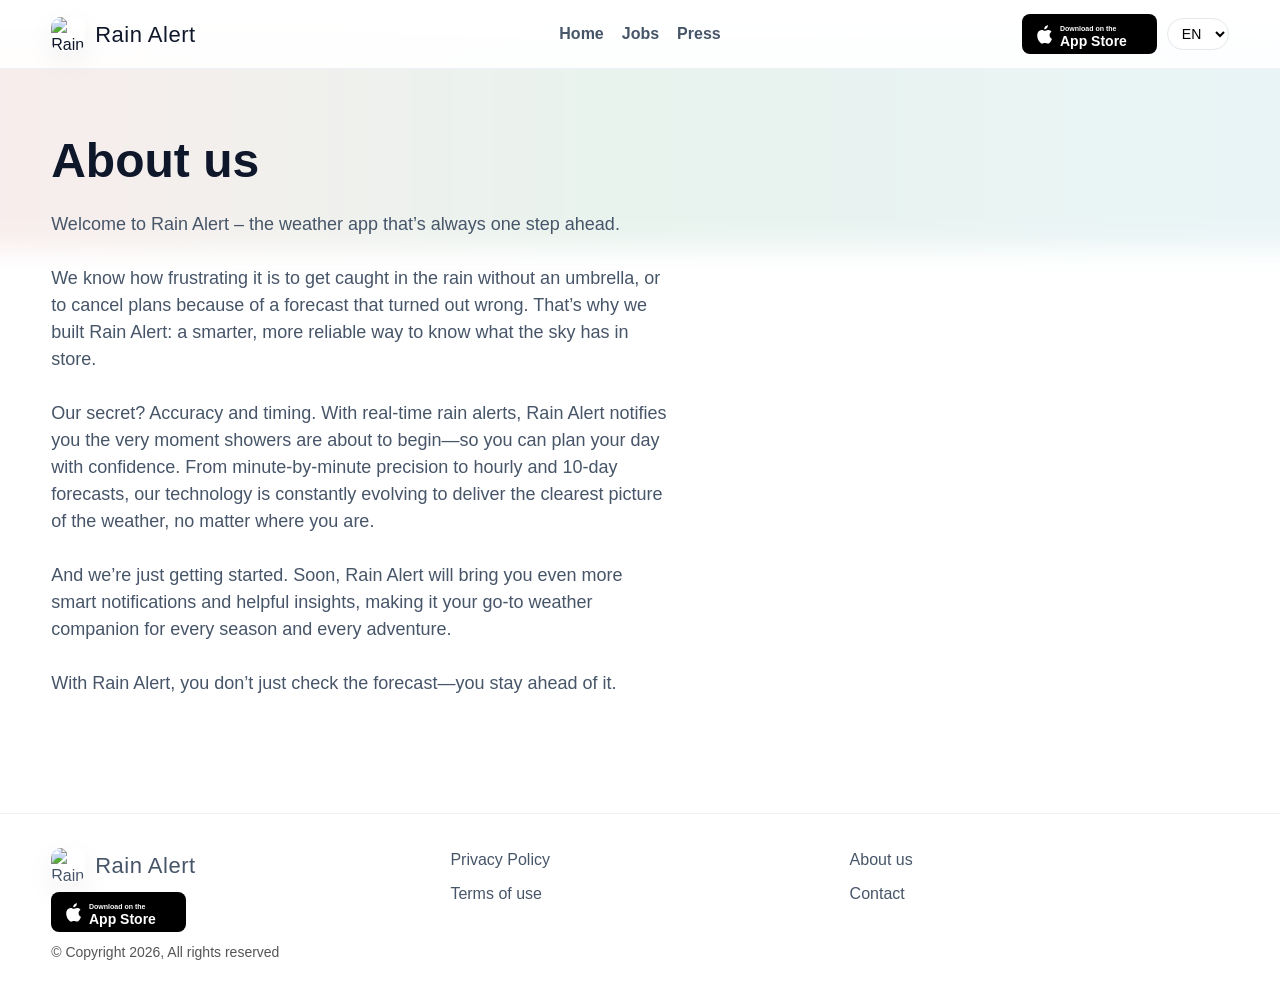
==== about.html @ 9f51bbad "Update about.html" ====
<!DOCTYPE html>
<html lang="en">
<head>
  <meta charset="utf-8" />
  <meta name="viewport" content="width=device-width, initial-scale=1" />
  <title>Rain Alert — точний похвилинний, погодинний і поденний прогноз погоди, інтелектуальні сповіщення про дощ, радар опадів та розширений прогноз до 10 днів.</title>
  <meta name="description" content="Rain Alert — точний похвилинний, погодинний і поденний прогноз погоди, інтелектуальні сповіщення про дощ, радар опадів та розширений прогноз до 10 днів." />
  <meta name="color-scheme" content="light" />
  <style>
    :root {
      --accent-1: rgb(213,112,103); /* warm coral */
      --accent-2: rgb(74,164,123);  /* green */
      --accent-3: rgb(86,171,197);  /* blue */
      --text: #0f172a;              /* slate-900 */
      --muted: #475569;             /* slate-600 */
      --bg: #ffffff;
      --radius: 16px;
      --shadow: 0 10px 30px rgba(0,0,0,.06);
    }

    * { box-sizing: border-box; }
    html, body { height: 100%; }
    body {
      margin: 0;
      font-family: -apple-system, BlinkMacSystemFont, "SF Pro Text", "Segoe UI", Roboto, Inter, Helvetica, Arial, sans-serif;
      color: var(--text);
      background: var(--bg);
      line-height: 1.5;
    }

    /* Header */
    .container { width: min(1200px, 92vw); margin: 0 auto; }
    header {
      position: sticky; top: 0; z-index: 20;
      background: rgba(255,255,255,.9);
      backdrop-filter: saturate(140%) blur(8px);
      border-bottom: 1px solid #eef2f7;
    }
    .nav { display: grid; grid-template-columns: 1fr auto 1fr; align-items: center; gap: 16px; padding: 14px 0; }
    .brand { display: inline-flex; align-items: center; gap: 10px; text-decoration: none; color: inherit; }
    .brand img { width: 34px; height: 34px; border-radius: 10px; box-shadow: var(--shadow); }
    .brand span { font-family: Impact, Haettenschweiler, 'Arial Black', sans-serif; font-size: 22px; letter-spacing: .5px; }

    .center-links { display: inline-flex; gap: 18px; justify-self: center; }
    .center-links a { text-decoration: none; color: var(--muted); font-weight: 600; }
    .center-links a:hover { color: var(--text); }

    .right-cta { justify-self: end; display: inline-flex; align-items: center; gap: 10px; }

    /* Apple badge (SVG) */
    .app-badge { display: inline-flex; align-items: center; text-decoration: none; }
    .app-badge svg { height: 40px; width: auto; }
    .lang-switch { border: 1px solid #e5e7eb; border-radius: 999px; padding: 6px 10px; background: #fff; font-size: 14px; }

    /* Hero split */
    .hero { padding: 56px 0; }
    .split { display: grid; grid-template-columns: 1.2fr 1fr; gap: 40px; align-items: center; }
    .hero h1 { font-size: clamp(28px, 4vw, 48px); margin: 0 0 14px; }
    .hero p { font-size: clamp(16px, 2.2vw, 18px); color: var(--muted); margin: 0 0 20px; }
    .hero-visual { justify-self: center; }
    .hero-visual img { width: min(50vw, 520px); height: auto; border-radius: 24px; box-shadow: var(--shadow); }

    /* Gradient strip decoration */
    .grad { position: relative; }
    .grad::before {
      content: ""; position: absolute; inset: -40px -10vw auto -10vw; height: 220px; z-index: -1;
      background: linear-gradient(90deg, var(--accent-1), var(--accent-2), var(--accent-3));
      opacity: .12; filter: blur(12px);
      border-radius: 40px;
    }

    /* Features */
    .features { padding: 40px 0 70px; }
    .grid-3 { display: grid; grid-template-columns: repeat(3, 1fr); gap: 22px; }
    .card { background: #fff; border: 1px solid #eef2f7; border-radius: var(--radius); padding: 22px; box-shadow: var(--shadow); }
    .card h3 { margin: 12px 0 6px; font-size: 20px; }
    .card p { margin: 0; color: var(--muted); }
    .icon { width: 56px; height: 56px; border-radius: 14px; display: grid; place-items: center; }
    .i1 { background: color-mix(in srgb, var(--accent-1) 22%, white); }
    .i2 { background: color-mix(in srgb, var(--accent-2) 22%, white); }
    .i3 { background: color-mix(in srgb, var(--accent-3) 22%, white); }

    /* Footer */
    footer { border-top: 1px solid #eef2f7; padding: 34px 0; margin-top: 40px; }
    .foot { display: grid; grid-template-columns: 1fr 1fr 1fr; gap: 20px; align-items: start; }
    .foot-col { display: grid; gap: 10px; }
    .foot a { color: var(--muted); text-decoration: none; }
    .foot a:hover { color: var(--text); }

    /* Minor pages/sections */
    section.page { padding: 40px 0; border-top: 1px dashed #eef2f7; }

    /* Responsive */
    @media (max-width: 920px) {
      .nav { grid-template-columns: 1fr; gap: 10px; }
      .center-links { justify-self: start; }
      .right-cta { justify-self: start; }
      .split { grid-template-columns: 1fr; text-align: left; }
      .hero-visual img { width: 86vw; }
      .grid-3 { grid-template-columns: 1fr; }
      .foot { grid-template-columns: 1fr; }
    }
  </style>
</head>

  <!-- Google tag (gtag.js) -->
<script async src="https://www.googletagmanager.com/gtag/js?id=G-P771NLHTZY"></script>
<script>
  window.dataLayer = window.dataLayer || [];
  function gtag(){dataLayer.push(arguments);}
  gtag('js', new Date());

  gtag('config', 'G-P771NLHTZY');
</script>
  
<body>
  <!-- Header -->
  <header>
    <div class="container nav">
      <a class="brand" href="index.html" aria-label="Rain Alert home">
        <img src="images/icon_all.png" alt="Rain Alert logo" />
        <span>Rain Alert</span>
      </a>

      <nav class="center-links" aria-label="Primary">
        <a href="index.html" data-i18n="nav.home">Home</a>
<!--         <a href="index.html">← Back to Home</a> -->
        <a href="mailto:hello@rainai.app" data-i18n="nav.jobs">Jobs</a>
        <a href="mailto:hello@rainai.app" data-i18n="nav.press">Press</a>
      </nav>

      <div class="right-cta">
        <a class="app-badge" href="https://apps.apple.com/app/rain-x-weather-radar-forecast/id6503618146" aria-label="Download on the App Store">
          <!-- Clean, accessible inline SVG badge (monochrome) -->
          <svg viewBox="0 0 135 40" role="img" aria-label="Download on the App Store" xmlns="http://www.w3.org/2000/svg">
            <rect width="135" height="40" rx="8" fill="#000"/>
            <g transform="translate(10,8)" fill="#fff">
              <!-- Apple logo -->
              <path d="M17.564 13.19c-.017-2.292 1.872-3.406 1.956-3.455-1.07-1.56-2.73-1.773-3.313-1.794-1.405-.148-2.75.828-3.467.828-.72 0-1.82-.81-2.996-.787-1.533.023-2.947.893-3.733 2.262-1.6 2.772-.406 6.871 1.15 9.12.76 1.09 1.66 2.312 2.85 2.27 1.14-.046 1.57-.734 2.95-.734 1.384 0 1.77.734 2.996.712 1.24-.02 2.03-1.107 2.79-2.2.88-1.28 1.24-2.52 1.26-2.584-.03-.013-2.42-.93-2.44-3.34zM14.93 6.06c.63-.76 1.06-1.82.94-2.88-.91.038-2 .6-2.65 1.36-.58.67-1.09 1.75-.95 2.79 1 .08 2.03-.51 2.66-1.27z"/>
              <!-- Text block -->
              <g font-family="-apple-system, 'SF Pro Text', Helvetica, Arial, sans-serif" font-weight="600">
<!--                 <text x="28" y="9" font-size="7">Download on the</text>
                <text x="28" y="24" font-size="14">App Store</text> -->
                <text x="28" y="9" font-size="7" data-i18n="badge.download">Download on the</text>
                <text x="28" y="24" font-size="14" data-i18n="badge.store">App Store</text>
              </g>
            </g>
          </svg>
        </a>
        <select class="lang-switch" id="lang">
          <option value="en">EN</option>
          <option value="fr">FR</option>
        </select>
      </div>
    </div>
  </header>

  <!-- Hero Split -->
  <main id="top">
    <section class="hero grad container" aria-label="Intro">
      <div class="split">
        <div>
          <h1 data-i18n="footer.about">About us</h1>
<!--           <p data-i18n="hero.subtitle">About</p> -->
<!--           <h1>About Us</h1> -->
          <p data-i18n="about.subtitle">Welcome to Rain Alert – the weather app that’s always one step ahead.<br><br>We know how frustrating it is to get caught in the rain without an umbrella, or to cancel plans because of a forecast that turned out wrong. That’s why we built Rain Alert: a smarter, more reliable way to know what the sky has in store.<br><br>
Our secret? Accuracy and timing. With real-time rain alerts, Rain Alert notifies you the very moment showers are about to begin—so you can plan your day with confidence. From minute-by-minute precision to hourly and 10-day forecasts, our technology is constantly evolving to deliver the clearest picture of the weather, no matter where you are.<br><br>And we’re just getting started. Soon, Rain Alert will bring you even more smart notifications and helpful insights, making it your go-to weather companion for every season and every adventure.
<br><br>With Rain Alert, you don’t just check the forecast—you stay ahead of it.</p>
        </div>
      </div>
    </section>
          
          
  </main>

  <!-- Footer -->
  <footer>
    <div class="container foot">
      <div class="foot-col">
        <a class="brand" href="index.html" aria-label="Rain Alert home in footer">
          <img src="images/icon_all.png" alt="Rain Alert logo" />
          <span>Rain Alert</span>
        </a>
        <a class="app-badge" href="https://apps.apple.com/app/rain-x-weather-radar-forecast/id6503618146" aria-label="Download on the App Store">
          <svg viewBox="0 0 135 40" xmlns="http://www.w3.org/2000/svg" role="img" aria-label="Download on the App Store">
            <rect width="135" height="40" rx="8" fill="#000"/>
            <g transform="translate(10,8)" fill="#fff">
              <path d="M17.564 13.19c-.017-2.292 1.872-3.406 1.956-3.455-1.07-1.56-2.73-1.773-3.313-1.794-1.405-.148-2.75.828-3.467.828-.72 0-1.82-.81-2.996-.787-1.533.023-2.947.893-3.733 2.262-1.6 2.772-.406 6.871 1.15 9.12.76 1.09 1.66 2.312 2.85 2.27 1.14-.046 1.57-.734 2.95-.734 1.384 0 1.77.734 2.996.712 1.24-.02 2.03-1.107 2.79-2.2.88-1.28 1.24-2.52 1.26-2.584-.03-.013-2.42-.93-2.44-3.34zM14.93 6.06c.63-.76 1.06-1.82.94-2.88-.91.038-2 .6-2.65 1.36-.58.67-1.09 1.75-.95 2.79 1 .08 2.03-.51 2.66-1.27z"/>
              <g font-family="-apple-system, 'SF Pro Text', Helvetica, Arial, sans-serif" font-weight="600">
                <text x="28" y="9" font-size="7" data-i18n="badge.download">Download on the</text>
                <text x="28" y="24" font-size="14" data-i18n="badge.store">App Store</text>
              </g>
            </g>
          </svg>
        </a>

        <div style="text-align:left; margin-top:0px; font-size:14px; color:#555;">
          © Copyright 2026, All rights reserved
        </div>
        
      </div>

      <div class="foot-col">
<!--         <a href="#privacy" data-i18n="footer.privacy">Privacy Policy</a> -->
        <a href="privacy.html" data-i18n="footer.privacy">Privacy Policy</a>
<!--         <a href="#terms" data-i18n="footer.terms">Terms of use</a> -->
        <a href="terms.html" data-i18n="footer.terms">Terms of use</a>
      </div>

      <div class="foot-col">
<!--         <a href="#about" data-i18n="footer.about">About us</a> -->
        <a href="about.html" data-i18n="footer.about">About us</a>
        <a href="mailto:hello@rainai.app" data-i18n="footer.contact">Contact</a>
<!--         <a href="#legal" data-i18n="footer.legal">Legal notice</a> -->
        <!-- <a href="legal.html" data-i18n="footer.legal">Legal notice</a> -->
      </div>
    </div>
  </footer>

  <!-- Language Toggle (EN default, FR optional) -->
  <script>
    const i18n = {
      en: {
        'badge.download': 'Download on the',
        'badge.store': 'App Store',
        'nav.home': 'Home',
        'nav.jobs': 'Jobs',
        'nav.press': 'Press',
        'hero.title': 'Rain Alert — notifications about rain, weather forecast, weather online radar.',
        'hero.subtitle': 'Minute-by-minute forecast, hourly, daily.',
        'features.aiTitle': 'notifications',
        'features.aiText': 'Smart alerts before rain starts or stops — tailored to your location and routine.',
        'features.forecastTitle': 'Weather Forecast to 10 days',
        'features.forecastText': 'Minute-by-minute, hourly and daily views help you plan ahead with confidence.',
        'features.radarTitle': 'Radar',
        'features.radarText': 'Live precipitation radar with smooth map controls and storm tracks.',
        'about.title': 'About us',
        'about.body': 'Rain Alert builds a privacy‑respecting weather app that blends high‑resolution radar with on‑device to deliver timely, useful, and calm notifications. We are a small team obsessed with clear design and accuracy.',
        'legal.title': 'Legal notice',
        'legal.body': 'Rain Alert provides general weather information and alerts. Do not use the app for life‑critical decisions. All trademarks are the property of their respective owners.',
        'privacy.title': 'Privacy Policy',
        'privacy.body': 'We collect only the data necessary to provide accurate forecasts and notifications. Location data may be processed to deliver weather content and never sold to third parties. You can request deletion at any time via hello@rainai.app',
        'terms.title': 'Terms of use',
        'terms.body': 'By using Rain Alert you agree to use the service lawfully, not to misuse APIs or data, and that the app is provided “as is” without warranties. Some features require network connectivity.',
        'footer.privacy': 'Privacy Policy',
        'footer.terms': 'Terms of use',
        'footer.about': 'About us',
        'footer.contact': 'Contact',
        'footer.legal': 'Legal notice',
        'meta.title': 'Rain Alert — minute‑by‑minute, hourly, and daily weather with smart rain alerts and radar',
        'meta.desc': 'Rain Alert delivers precise forecasts, rain notifications, and a smooth radar experience — all in a clean, privacy‑minded app.',
        'about.subtitle': 'Welcome to Rain Alert – the weather app that’s always one step ahead.<br><br>We know how frustrating it is to get caught in the rain without an umbrella, or to cancel plans because of a forecast that turned out wrong. That’s why we built Rain Alert: a smarter, more reliable way to know what the sky has in store.<br><br>Our secret? Accuracy and timing. With real-time rain alerts, Rain Alert notifies you the very moment showers are about to begin—so you can plan your day with confidence. From minute-by-minute precision to hourly and 10-day forecasts, our technology is constantly evolving to deliver the clearest picture of the weather, no matter where you are.<br><br>And we’re just getting started. Soon, Rain Alert will bring you even more smart notifications and helpful insights, making it your go-to weather companion for every season and every adventure.<br><br>With Rain Alert, you don’t just check the forecast—you stay ahead of it.'
      },
      fr: {
        'badge.download': 'Télécharger sur',
        'badge.store': "l’App Store",
        'nav.home': 'Accueil',
        'nav.jobs': 'Recrutement',
        'nav.press': 'Presse',
        'hero.title': 'Rain Alert — notifications sur la pluie, prévisions météo, radar en ligne.',
        'hero.subtitle': 'Prévisions minute par minute, horaires et quotidiennes.',
        'features.aiTitle': 'Notifications',
        'features.aiText': 'Alertes intelligentes avant le début ou la fin de la pluie — adaptées à votre position et à vos habitudes.',
        'features.forecastTitle': 'Prévisions sur 10 jours',
        'features.forecastText': 'Vues à la minute, à l’heure et au jour pour planifier sereinement.',
        'features.radarTitle': 'Radar',
        'features.radarText': 'Radar des précipitations en direct avec une navigation fluide et le suivi des orages.',
        'about.title': 'À propos',
        'about.body': 'Rain Alert conçoit une application météo respectueuse de la vie privée, combinant radar haute résolution et sur l’appareil pour des notifications utiles et discrètes.',
        'legal.title': 'Mentions légales',
        'legal.body': 'Rain Alert fournit des informations météo générales. Ne pas utiliser pour des décisions vitales. Toutes les marques appartiennent à leurs propriétaires.',
        'privacy.title': 'Politique de confidentialité',
        'privacy.body': 'Nous collectons uniquement les données nécessaires aux prévisions et notifications. Les données de localisation ne sont jamais vendues. Demande de suppression : hello@rainai.app',
        'terms.title': "Conditions d’utilisation",
        'terms.body': 'En utilisant Rain Alert, vous acceptez une utilisation légale du service, sans abus des API ou des données. L’application est fournie « en l’état » sans garantie.',
        'footer.privacy': 'Politique de confidentialité',
        'footer.terms': "Conditions d’utilisation",
        'footer.about': 'À propos',
        'footer.contact': 'Contact',
        'footer.legal': 'Mentions légales',
        'meta.title': 'Rain Alert — météo minute par minute, horaire et quotidienne, alertes pluie et radar',
        'meta.desc': 'Rain Alert offre des prévisions précises, des notifications pluie intelligentes et un radar fluide dans une application claire et respectueuse de la vie privée.',
        'about.subtitle': 'Bienvenue sur Rain Alert – l’application météo qui a toujours une longueur d’avance.<br><br>Nous savons à quel point il est frustrant d’être surpris par la pluie sans parapluie, ou d’annuler des plans à cause d’une prévision finalement erronée. C’est pourquoi nous avons créé Rain Alert : une manière plus intelligente et plus fiable de savoir ce que le ciel vous réserve.<br><br>Notre secret ? La précision et le bon timing. Grâce aux alertes pluie en temps réel, Rain Alert vous avertit dès que les averses vont commencer — afin que vous puissiez organiser votre journée en toute confiance. Des prévisions minute par minute, horaires et jusqu’à 10 jours : notre technologie évolue sans cesse pour offrir l’image la plus claire possible du temps, où que vous soyez.<br><br>Et ce n’est que le début. Bientôt, Rain Alert vous apportera encore plus de notifications intelligentes et d’informations utiles, faisant de l’application votre compagnon météo indispensable, quelle que soit la saison ou l’aventure.<br><br>Avec Rain Alert, vous ne consultez pas seulement la météo — vous avez toujours un temps d’avance.'
      }
    };

    const updateI18n = (lang) => {
  document.querySelectorAll('[data-i18n]').forEach(el => {
    const key = el.getAttribute('data-i18n');
    const val = i18n[lang][key];
    // if (val) el.textContent = val;
    if (val) el.innerHTML = val;
  });

  if (i18n[lang]['meta.title']) document.title = i18n[lang]['meta.title'];
  const metaDesc = document.querySelector('meta[name="description"]');
  if (metaDesc && i18n[lang]['meta.desc']) metaDesc.setAttribute('content', i18n[lang]['meta.desc']);
  document.documentElement.lang = lang;

  // 🔹 зберігаємо мову
  localStorage.setItem('lang', lang);
};

const langSelect = document.getElementById('lang');

// 🔹 1. Читаємо мову з URL
const urlParams = new URLSearchParams(window.location.search);
const langFromUrl = urlParams.get('lang');

// 🔹 2. Якщо нема — дивимось у localStorage
const savedLang = langFromUrl || localStorage.getItem('lang') || 'en';

// 🔹 3. Проставляємо у select і оновлюємо інтерфейс
langSelect.value = savedLang;
updateI18n(savedLang);

// 🔹 4. При зміні select перезавантажуємо з ?lang=...
langSelect.addEventListener('change', (e) => {
  const newLang = e.target.value;
  localStorage.setItem('lang', newLang);

  // оновлюємо URL, щоб при переході на інші сторінки мова збереглася
  const baseUrl = window.location.pathname.split('/').pop(); // наприклад "about.html"
  window.location.href = `${baseUrl}?lang=${newLang}`;
});

    
  </script>
</body>
</html>
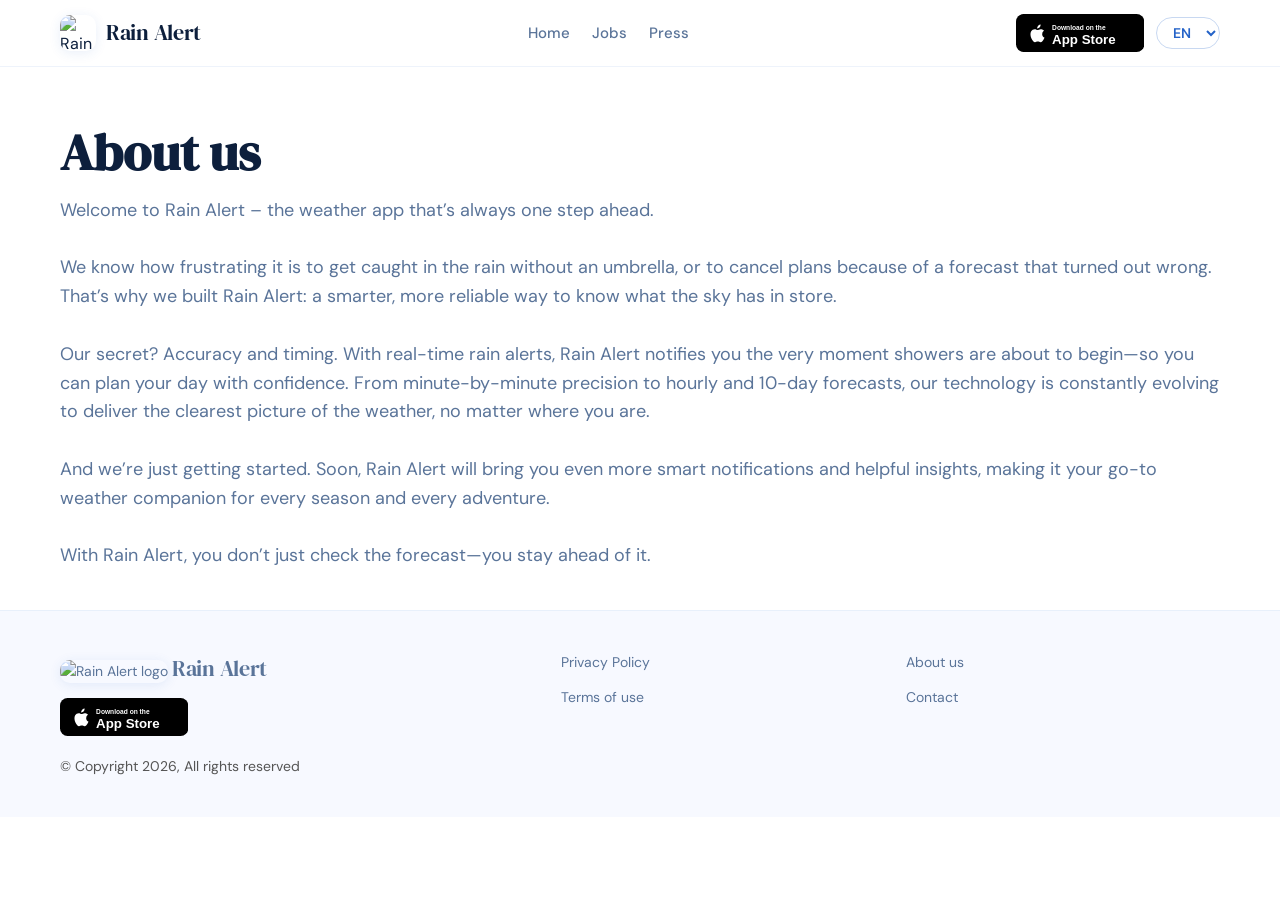
==== commit 68ffb8ef: "Update about.html" ====
--- a/about.html
+++ b/about.html
@@ -6,111 +6,20 @@
   <title>Rain Alert — точний похвилинний, погодинний і поденний прогноз погоди, інтелектуальні сповіщення про дощ, радар опадів та розширений прогноз до 10 днів.</title>
   <meta name="description" content="Rain Alert — точний похвилинний, погодинний і поденний прогноз погоди, інтелектуальні сповіщення про дощ, радар опадів та розширений прогноз до 10 днів." />
   <meta name="color-scheme" content="light" />
-  <style>
-    :root {
-      --accent-1: rgb(213,112,103); /* warm coral */
-      --accent-2: rgb(74,164,123);  /* green */
-      --accent-3: rgb(86,171,197);  /* blue */
-      --text: #0f172a;              /* slate-900 */
-      --muted: #475569;             /* slate-600 */
-      --bg: #ffffff;
-      --radius: 16px;
-      --shadow: 0 10px 30px rgba(0,0,0,.06);
-    }
-
-    * { box-sizing: border-box; }
-    html, body { height: 100%; }
-    body {
-      margin: 0;
-      font-family: -apple-system, BlinkMacSystemFont, "SF Pro Text", "Segoe UI", Roboto, Inter, Helvetica, Arial, sans-serif;
-      color: var(--text);
-      background: var(--bg);
-      line-height: 1.5;
-    }
-
-    /* Header */
-    .container { width: min(1200px, 92vw); margin: 0 auto; }
-    header {
-      position: sticky; top: 0; z-index: 20;
-      background: rgba(255,255,255,.9);
-      backdrop-filter: saturate(140%) blur(8px);
-      border-bottom: 1px solid #eef2f7;
-    }
-    .nav { display: grid; grid-template-columns: 1fr auto 1fr; align-items: center; gap: 16px; padding: 14px 0; }
-    .brand { display: inline-flex; align-items: center; gap: 10px; text-decoration: none; color: inherit; }
-    .brand img { width: 34px; height: 34px; border-radius: 10px; box-shadow: var(--shadow); }
-    .brand span { font-family: Impact, Haettenschweiler, 'Arial Black', sans-serif; font-size: 22px; letter-spacing: .5px; }
-
-    .center-links { display: inline-flex; gap: 18px; justify-self: center; }
-    .center-links a { text-decoration: none; color: var(--muted); font-weight: 600; }
-    .center-links a:hover { color: var(--text); }
-
-    .right-cta { justify-self: end; display: inline-flex; align-items: center; gap: 10px; }
-
-    /* Apple badge (SVG) */
-    .app-badge { display: inline-flex; align-items: center; text-decoration: none; }
-    .app-badge svg { height: 40px; width: auto; }
-    .lang-switch { border: 1px solid #e5e7eb; border-radius: 999px; padding: 6px 10px; background: #fff; font-size: 14px; }
-
-    /* Hero split */
-    .hero { padding: 56px 0; }
-    .split { display: grid; grid-template-columns: 1.2fr 1fr; gap: 40px; align-items: center; }
-    .hero h1 { font-size: clamp(28px, 4vw, 48px); margin: 0 0 14px; }
-    .hero p { font-size: clamp(16px, 2.2vw, 18px); color: var(--muted); margin: 0 0 20px; }
-    .hero-visual { justify-self: center; }
-    .hero-visual img { width: min(50vw, 520px); height: auto; border-radius: 24px; box-shadow: var(--shadow); }
-
-    /* Gradient strip decoration */
-    .grad { position: relative; }
-    .grad::before {
-      content: ""; position: absolute; inset: -40px -10vw auto -10vw; height: 220px; z-index: -1;
-      background: linear-gradient(90deg, var(--accent-1), var(--accent-2), var(--accent-3));
-      opacity: .12; filter: blur(12px);
-      border-radius: 40px;
-    }
-
-    /* Features */
-    .features { padding: 40px 0 70px; }
-    .grid-3 { display: grid; grid-template-columns: repeat(3, 1fr); gap: 22px; }
-    .card { background: #fff; border: 1px solid #eef2f7; border-radius: var(--radius); padding: 22px; box-shadow: var(--shadow); }
-    .card h3 { margin: 12px 0 6px; font-size: 20px; }
-    .card p { margin: 0; color: var(--muted); }
-    .icon { width: 56px; height: 56px; border-radius: 14px; display: grid; place-items: center; }
-    .i1 { background: color-mix(in srgb, var(--accent-1) 22%, white); }
-    .i2 { background: color-mix(in srgb, var(--accent-2) 22%, white); }
-    .i3 { background: color-mix(in srgb, var(--accent-3) 22%, white); }
-
-    /* Footer */
-    footer { border-top: 1px solid #eef2f7; padding: 34px 0; margin-top: 40px; }
-    .foot { display: grid; grid-template-columns: 1fr 1fr 1fr; gap: 20px; align-items: start; }
-    .foot-col { display: grid; gap: 10px; }
-    .foot a { color: var(--muted); text-decoration: none; }
-    .foot a:hover { color: var(--text); }
-
-    /* Minor pages/sections */
-    section.page { padding: 40px 0; border-top: 1px dashed #eef2f7; }
-
-    /* Responsive */
-    @media (max-width: 920px) {
-      .nav { grid-template-columns: 1fr; gap: 10px; }
-      .center-links { justify-self: start; }
-      .right-cta { justify-self: start; }
-      .split { grid-template-columns: 1fr; text-align: left; }
-      .hero-visual img { width: 86vw; }
-      .grid-3 { grid-template-columns: 1fr; }
-      .foot { grid-template-columns: 1fr; }
-    }
-  </style>
+  <link rel="preconnect" href="https://fonts.googleapis.com">
+  <link rel="preconnect" href="https://fonts.gstatic.com" crossorigin>
+  <link href="https://fonts.googleapis.com/css2?family=DM+Serif+Display:ital@0;1&family=DM+Sans:wght@400;500;600&display=swap" rel="stylesheet">
+  <link rel="stylesheet" href="shared.css">
 </head>
 
-  <!-- Google tag (gtag.js) -->
-<script async src="https://www.googletagmanager.com/gtag/js?id=G-P771NLHTZY"></script>
+<!-- Google tag (gtag.js) -->
+<script async src="https://www.googletagmanager.com/gtag/js?id=G-SXNFQZE42S"></script>
 <script>
   window.dataLayer = window.dataLayer || [];
   function gtag(){dataLayer.push(arguments);}
   gtag('js', new Date());
 
-  gtag('config', 'G-P771NLHTZY');
+  gtag('config', 'G-SXNFQZE42S');
 </script>
   
 <body>
@@ -119,7 +28,7 @@
     <div class="container nav">
       <a class="brand" href="index.html" aria-label="Rain Alert home">
         <img src="images/icon_all.png" alt="Rain Alert logo" />
-        <span>Rain Alert</span>
+        <span class="brand-name">Rain Alert</span>
       </a>
 
       <nav class="center-links" aria-label="Primary">
@@ -130,7 +39,7 @@
       </nav>
 
       <div class="right-cta">
-        <a class="app-badge" href="https://apps.apple.com/app/rain-x-weather-radar-forecast/id6503618146" aria-label="Download on the App Store">
+        <a class="app-badge badge-wrap" href="https://apps.apple.com/app/rain-x-weather-radar-forecast/id6503618146" aria-label="Download on the App Store">
           <!-- Clean, accessible inline SVG badge (monochrome) -->
           <svg viewBox="0 0 135 40" role="img" aria-label="Download on the App Store" xmlns="http://www.w3.org/2000/svg">
             <rect width="135" height="40" rx="8" fill="#000"/>
@@ -147,7 +56,7 @@
             </g>
           </svg>
         </a>
-        <select class="lang-switch" id="lang">
+        <select class="lang-switch lang-btn" id="lang">
           <option value="en">EN</option>
           <option value="fr">FR</option>
         </select>
@@ -179,9 +88,9 @@
       <div class="foot-col">
         <a class="brand" href="index.html" aria-label="Rain Alert home in footer">
           <img src="images/icon_all.png" alt="Rain Alert logo" />
-          <span>Rain Alert</span>
+          <span class="brand-name">Rain Alert</span>
         </a>
-        <a class="app-badge" href="https://apps.apple.com/app/rain-x-weather-radar-forecast/id6503618146" aria-label="Download on the App Store">
+        <a class="app-badge badge-wrap" href="https://apps.apple.com/app/rain-x-weather-radar-forecast/id6503618146" aria-label="Download on the App Store">
           <svg viewBox="0 0 135 40" xmlns="http://www.w3.org/2000/svg" role="img" aria-label="Download on the App Store">
             <rect width="135" height="40" rx="8" fill="#000"/>
             <g transform="translate(10,8)" fill="#fff">
@@ -328,3 +237,334 @@
   </script>
 </body>
 </html>
+
+
+
+<!-- <!DOCTYPE html>
+<html lang="en">
+<head>
+  <meta charset="utf-8" />
+  <meta name="viewport" content="width=device-width, initial-scale=1" />
+  <title>Rain Alert — точний похвилинний, погодинний і поденний прогноз погоди, інтелектуальні сповіщення про дощ, радар опадів та розширений прогноз до 10 днів.</title>
+  <meta name="description" content="Rain Alert — точний похвилинний, погодинний і поденний прогноз погоди, інтелектуальні сповіщення про дощ, радар опадів та розширений прогноз до 10 днів." />
+  <meta name="color-scheme" content="light" />
+  <style>
+    :root {
+      --accent-1: rgb(213,112,103); /* warm coral */
+      --accent-2: rgb(74,164,123);  /* green */
+      --accent-3: rgb(86,171,197);  /* blue */
+      --text: #0f172a;              /* slate-900 */
+      --muted: #475569;             /* slate-600 */
+      --bg: #ffffff;
+      --radius: 16px;
+      --shadow: 0 10px 30px rgba(0,0,0,.06);
+    }
+
+    * { box-sizing: border-box; }
+    html, body { height: 100%; }
+    body {
+      margin: 0;
+      font-family: -apple-system, BlinkMacSystemFont, "SF Pro Text", "Segoe UI", Roboto, Inter, Helvetica, Arial, sans-serif;
+      color: var(--text);
+      background: var(--bg);
+      line-height: 1.5;
+    }
+
+    /* Header */
+    .container { width: min(1200px, 92vw); margin: 0 auto; }
+    header {
+      position: sticky; top: 0; z-index: 20;
+      background: rgba(255,255,255,.9);
+      backdrop-filter: saturate(140%) blur(8px);
+      border-bottom: 1px solid #eef2f7;
+    }
+    .nav { display: grid; grid-template-columns: 1fr auto 1fr; align-items: center; gap: 16px; padding: 14px 0; }
+    .brand { display: inline-flex; align-items: center; gap: 10px; text-decoration: none; color: inherit; }
+    .brand img { width: 34px; height: 34px; border-radius: 10px; box-shadow: var(--shadow); }
+    .brand span { font-family: Impact, Haettenschweiler, 'Arial Black', sans-serif; font-size: 22px; letter-spacing: .5px; }
+
+    .center-links { display: inline-flex; gap: 18px; justify-self: center; }
+    .center-links a { text-decoration: none; color: var(--muted); font-weight: 600; }
+    .center-links a:hover { color: var(--text); }
+
+    .right-cta { justify-self: end; display: inline-flex; align-items: center; gap: 10px; }
+
+    /* Apple badge (SVG) */
+    .app-badge { display: inline-flex; align-items: center; text-decoration: none; }
+    .app-badge svg { height: 40px; width: auto; }
+    .lang-switch { border: 1px solid #e5e7eb; border-radius: 999px; padding: 6px 10px; background: #fff; font-size: 14px; }
+
+    /* Hero split */
+    .hero { padding: 56px 0; }
+    .split { display: grid; grid-template-columns: 1.2fr 1fr; gap: 40px; align-items: center; }
+    .hero h1 { font-size: clamp(28px, 4vw, 48px); margin: 0 0 14px; }
+    .hero p { font-size: clamp(16px, 2.2vw, 18px); color: var(--muted); margin: 0 0 20px; }
+    .hero-visual { justify-self: center; }
+    .hero-visual img { width: min(50vw, 520px); height: auto; border-radius: 24px; box-shadow: var(--shadow); }
+
+    /* Gradient strip decoration */
+    .grad { position: relative; }
+    .grad::before {
+      content: ""; position: absolute; inset: -40px -10vw auto -10vw; height: 220px; z-index: -1;
+      background: linear-gradient(90deg, var(--accent-1), var(--accent-2), var(--accent-3));
+      opacity: .12; filter: blur(12px);
+      border-radius: 40px;
+    }
+
+    /* Features */
+    .features { padding: 40px 0 70px; }
+    .grid-3 { display: grid; grid-template-columns: repeat(3, 1fr); gap: 22px; }
+    .card { background: #fff; border: 1px solid #eef2f7; border-radius: var(--radius); padding: 22px; box-shadow: var(--shadow); }
+    .card h3 { margin: 12px 0 6px; font-size: 20px; }
+    .card p { margin: 0; color: var(--muted); }
+    .icon { width: 56px; height: 56px; border-radius: 14px; display: grid; place-items: center; }
+    .i1 { background: color-mix(in srgb, var(--accent-1) 22%, white); }
+    .i2 { background: color-mix(in srgb, var(--accent-2) 22%, white); }
+    .i3 { background: color-mix(in srgb, var(--accent-3) 22%, white); }
+
+    /* Footer */
+    footer { border-top: 1px solid #eef2f7; padding: 34px 0; margin-top: 40px; }
+    .foot { display: grid; grid-template-columns: 1fr 1fr 1fr; gap: 20px; align-items: start; }
+    .foot-col { display: grid; gap: 10px; }
+    .foot a { color: var(--muted); text-decoration: none; }
+    .foot a:hover { color: var(--text); }
+
+    /* Minor pages/sections */
+    section.page { padding: 40px 0; border-top: 1px dashed #eef2f7; }
+
+    /* Responsive */
+    @media (max-width: 920px) {
+      .nav { grid-template-columns: 1fr; gap: 10px; }
+      .center-links { justify-self: start; }
+      .right-cta { justify-self: start; }
+      .split { grid-template-columns: 1fr; text-align: left; }
+      .hero-visual img { width: 86vw; }
+      .grid-3 { grid-template-columns: 1fr; }
+      .foot { grid-template-columns: 1fr; }
+    }
+  </style>
+</head>
+
+
+<script async src="https://www.googletagmanager.com/gtag/js?id=G-SXNFQZE42S"></script>
+<script>
+  window.dataLayer = window.dataLayer || [];
+  function gtag(){dataLayer.push(arguments);}
+  gtag('js', new Date());
+
+  gtag('config', 'G-SXNFQZE42S');
+</script>
+  
+<body>
+
+  <header>
+    <div class="container nav">
+      <a class="brand" href="index.html" aria-label="Rain Alert home">
+        <img src="images/icon_all.png" alt="Rain Alert logo" />
+        <span>Rain Alert</span>
+      </a>
+
+      <nav class="center-links" aria-label="Primary">
+        <a href="index.html" data-i18n="nav.home">Home</a>
+
+        <a href="mailto:hello@rainai.app" data-i18n="nav.jobs">Jobs</a>
+        <a href="mailto:hello@rainai.app" data-i18n="nav.press">Press</a>
+      </nav>
+
+      <div class="right-cta">
+        <a class="app-badge" href="https://apps.apple.com/app/rain-x-weather-radar-forecast/id6503618146" aria-label="Download on the App Store">
+          
+          <svg viewBox="0 0 135 40" role="img" aria-label="Download on the App Store" xmlns="http://www.w3.org/2000/svg">
+            <rect width="135" height="40" rx="8" fill="#000"/>
+            <g transform="translate(10,8)" fill="#fff">
+          
+              <path d="M17.564 13.19c-.017-2.292 1.872-3.406 1.956-3.455-1.07-1.56-2.73-1.773-3.313-1.794-1.405-.148-2.75.828-3.467.828-.72 0-1.82-.81-2.996-.787-1.533.023-2.947.893-3.733 2.262-1.6 2.772-.406 6.871 1.15 9.12.76 1.09 1.66 2.312 2.85 2.27 1.14-.046 1.57-.734 2.95-.734 1.384 0 1.77.734 2.996.712 1.24-.02 2.03-1.107 2.79-2.2.88-1.28 1.24-2.52 1.26-2.584-.03-.013-2.42-.93-2.44-3.34zM14.93 6.06c.63-.76 1.06-1.82.94-2.88-.91.038-2 .6-2.65 1.36-.58.67-1.09 1.75-.95 2.79 1 .08 2.03-.51 2.66-1.27z"/>
+          
+              <g font-family="-apple-system, 'SF Pro Text', Helvetica, Arial, sans-serif" font-weight="600">
+
+                <text x="28" y="9" font-size="7" data-i18n="badge.download">Download on the</text>
+                <text x="28" y="24" font-size="14" data-i18n="badge.store">App Store</text>
+              </g>
+            </g>
+          </svg>
+        </a>
+        <select class="lang-switch" id="lang">
+          <option value="en">EN</option>
+          <option value="fr">FR</option>
+        </select>
+      </div>
+    </div>
+  </header>
+
+  
+  <main id="top">
+    <section class="hero grad container" aria-label="Intro">
+      <div class="split">
+        <div>
+          <h1 data-i18n="footer.about">About us</h1>
+
+          <p data-i18n="about.subtitle">Welcome to Rain Alert – the weather app that’s always one step ahead.<br><br>We know how frustrating it is to get caught in the rain without an umbrella, or to cancel plans because of a forecast that turned out wrong. That’s why we built Rain Alert: a smarter, more reliable way to know what the sky has in store.<br><br>
+Our secret? Accuracy and timing. With real-time rain alerts, Rain Alert notifies you the very moment showers are about to begin—so you can plan your day with confidence. From minute-by-minute precision to hourly and 10-day forecasts, our technology is constantly evolving to deliver the clearest picture of the weather, no matter where you are.<br><br>And we’re just getting started. Soon, Rain Alert will bring you even more smart notifications and helpful insights, making it your go-to weather companion for every season and every adventure.
+<br><br>With Rain Alert, you don’t just check the forecast—you stay ahead of it.</p>
+        </div>
+      </div>
+    </section>
+          
+          
+  </main>
+
+
+  <footer>
+    <div class="container foot">
+      <div class="foot-col">
+        <a class="brand" href="index.html" aria-label="Rain Alert home in footer">
+          <img src="images/icon_all.png" alt="Rain Alert logo" />
+          <span>Rain Alert</span>
+        </a>
+        <a class="app-badge" href="https://apps.apple.com/app/rain-x-weather-radar-forecast/id6503618146" aria-label="Download on the App Store">
+          <svg viewBox="0 0 135 40" xmlns="http://www.w3.org/2000/svg" role="img" aria-label="Download on the App Store">
+            <rect width="135" height="40" rx="8" fill="#000"/>
+            <g transform="translate(10,8)" fill="#fff">
+              <path d="M17.564 13.19c-.017-2.292 1.872-3.406 1.956-3.455-1.07-1.56-2.73-1.773-3.313-1.794-1.405-.148-2.75.828-3.467.828-.72 0-1.82-.81-2.996-.787-1.533.023-2.947.893-3.733 2.262-1.6 2.772-.406 6.871 1.15 9.12.76 1.09 1.66 2.312 2.85 2.27 1.14-.046 1.57-.734 2.95-.734 1.384 0 1.77.734 2.996.712 1.24-.02 2.03-1.107 2.79-2.2.88-1.28 1.24-2.52 1.26-2.584-.03-.013-2.42-.93-2.44-3.34zM14.93 6.06c.63-.76 1.06-1.82.94-2.88-.91.038-2 .6-2.65 1.36-.58.67-1.09 1.75-.95 2.79 1 .08 2.03-.51 2.66-1.27z"/>
+              <g font-family="-apple-system, 'SF Pro Text', Helvetica, Arial, sans-serif" font-weight="600">
+                <text x="28" y="9" font-size="7" data-i18n="badge.download">Download on the</text>
+                <text x="28" y="24" font-size="14" data-i18n="badge.store">App Store</text>
+              </g>
+            </g>
+          </svg>
+        </a>
+
+        <div style="text-align:left; margin-top:0px; font-size:14px; color:#555;">
+          © Copyright 2026, All rights reserved
+        </div>
+        
+      </div>
+
+      <div class="foot-col">
+
+        <a href="privacy.html" data-i18n="footer.privacy">Privacy Policy</a>
+
+        <a href="terms.html" data-i18n="footer.terms">Terms of use</a>
+      </div>
+
+      <div class="foot-col">
+
+        <a href="about.html" data-i18n="footer.about">About us</a>
+        <a href="mailto:hello@rainai.app" data-i18n="footer.contact">Contact</a>
+
+
+      </div>
+    </div>
+  </footer>
+
+
+  <script>
+    const i18n = {
+      en: {
+        'badge.download': 'Download on the',
+        'badge.store': 'App Store',
+        'nav.home': 'Home',
+        'nav.jobs': 'Jobs',
+        'nav.press': 'Press',
+        'hero.title': 'Rain Alert — notifications about rain, weather forecast, weather online radar.',
+        'hero.subtitle': 'Minute-by-minute forecast, hourly, daily.',
+        'features.aiTitle': 'notifications',
+        'features.aiText': 'Smart alerts before rain starts or stops — tailored to your location and routine.',
+        'features.forecastTitle': 'Weather Forecast to 10 days',
+        'features.forecastText': 'Minute-by-minute, hourly and daily views help you plan ahead with confidence.',
+        'features.radarTitle': 'Radar',
+        'features.radarText': 'Live precipitation radar with smooth map controls and storm tracks.',
+        'about.title': 'About us',
+        'about.body': 'Rain Alert builds a privacy‑respecting weather app that blends high‑resolution radar with on‑device to deliver timely, useful, and calm notifications. We are a small team obsessed with clear design and accuracy.',
+        'legal.title': 'Legal notice',
+        'legal.body': 'Rain Alert provides general weather information and alerts. Do not use the app for life‑critical decisions. All trademarks are the property of their respective owners.',
+        'privacy.title': 'Privacy Policy',
+        'privacy.body': 'We collect only the data necessary to provide accurate forecasts and notifications. Location data may be processed to deliver weather content and never sold to third parties. You can request deletion at any time via hello@rainai.app',
+        'terms.title': 'Terms of use',
+        'terms.body': 'By using Rain Alert you agree to use the service lawfully, not to misuse APIs or data, and that the app is provided “as is” without warranties. Some features require network connectivity.',
+        'footer.privacy': 'Privacy Policy',
+        'footer.terms': 'Terms of use',
+        'footer.about': 'About us',
+        'footer.contact': 'Contact',
+        'footer.legal': 'Legal notice',
+        'meta.title': 'Rain Alert — minute‑by‑minute, hourly, and daily weather with smart rain alerts and radar',
+        'meta.desc': 'Rain Alert delivers precise forecasts, rain notifications, and a smooth radar experience — all in a clean, privacy‑minded app.',
+        'about.subtitle': 'Welcome to Rain Alert – the weather app that’s always one step ahead.<br><br>We know how frustrating it is to get caught in the rain without an umbrella, or to cancel plans because of a forecast that turned out wrong. That’s why we built Rain Alert: a smarter, more reliable way to know what the sky has in store.<br><br>Our secret? Accuracy and timing. With real-time rain alerts, Rain Alert notifies you the very moment showers are about to begin—so you can plan your day with confidence. From minute-by-minute precision to hourly and 10-day forecasts, our technology is constantly evolving to deliver the clearest picture of the weather, no matter where you are.<br><br>And we’re just getting started. Soon, Rain Alert will bring you even more smart notifications and helpful insights, making it your go-to weather companion for every season and every adventure.<br><br>With Rain Alert, you don’t just check the forecast—you stay ahead of it.'
+      },
+      fr: {
+        'badge.download': 'Télécharger sur',
+        'badge.store': "l’App Store",
+        'nav.home': 'Accueil',
+        'nav.jobs': 'Recrutement',
+        'nav.press': 'Presse',
+        'hero.title': 'Rain Alert — notifications sur la pluie, prévisions météo, radar en ligne.',
+        'hero.subtitle': 'Prévisions minute par minute, horaires et quotidiennes.',
+        'features.aiTitle': 'Notifications',
+        'features.aiText': 'Alertes intelligentes avant le début ou la fin de la pluie — adaptées à votre position et à vos habitudes.',
+        'features.forecastTitle': 'Prévisions sur 10 jours',
+        'features.forecastText': 'Vues à la minute, à l’heure et au jour pour planifier sereinement.',
+        'features.radarTitle': 'Radar',
+        'features.radarText': 'Radar des précipitations en direct avec une navigation fluide et le suivi des orages.',
+        'about.title': 'À propos',
+        'about.body': 'Rain Alert conçoit une application météo respectueuse de la vie privée, combinant radar haute résolution et sur l’appareil pour des notifications utiles et discrètes.',
+        'legal.title': 'Mentions légales',
+        'legal.body': 'Rain Alert fournit des informations météo générales. Ne pas utiliser pour des décisions vitales. Toutes les marques appartiennent à leurs propriétaires.',
+        'privacy.title': 'Politique de confidentialité',
+        'privacy.body': 'Nous collectons uniquement les données nécessaires aux prévisions et notifications. Les données de localisation ne sont jamais vendues. Demande de suppression : hello@rainai.app',
+        'terms.title': "Conditions d’utilisation",
+        'terms.body': 'En utilisant Rain Alert, vous acceptez une utilisation légale du service, sans abus des API ou des données. L’application est fournie « en l’état » sans garantie.',
+        'footer.privacy': 'Politique de confidentialité',
+        'footer.terms': "Conditions d’utilisation",
+        'footer.about': 'À propos',
+        'footer.contact': 'Contact',
+        'footer.legal': 'Mentions légales',
+        'meta.title': 'Rain Alert — météo minute par minute, horaire et quotidienne, alertes pluie et radar',
+        'meta.desc': 'Rain Alert offre des prévisions précises, des notifications pluie intelligentes et un radar fluide dans une application claire et respectueuse de la vie privée.',
+        'about.subtitle': 'Bienvenue sur Rain Alert – l’application météo qui a toujours une longueur d’avance.<br><br>Nous savons à quel point il est frustrant d’être surpris par la pluie sans parapluie, ou d’annuler des plans à cause d’une prévision finalement erronée. C’est pourquoi nous avons créé Rain Alert : une manière plus intelligente et plus fiable de savoir ce que le ciel vous réserve.<br><br>Notre secret ? La précision et le bon timing. Grâce aux alertes pluie en temps réel, Rain Alert vous avertit dès que les averses vont commencer — afin que vous puissiez organiser votre journée en toute confiance. Des prévisions minute par minute, horaires et jusqu’à 10 jours : notre technologie évolue sans cesse pour offrir l’image la plus claire possible du temps, où que vous soyez.<br><br>Et ce n’est que le début. Bientôt, Rain Alert vous apportera encore plus de notifications intelligentes et d’informations utiles, faisant de l’application votre compagnon météo indispensable, quelle que soit la saison ou l’aventure.<br><br>Avec Rain Alert, vous ne consultez pas seulement la météo — vous avez toujours un temps d’avance.'
+      }
+    };
+
+    const updateI18n = (lang) => {
+  document.querySelectorAll('[data-i18n]').forEach(el => {
+    const key = el.getAttribute('data-i18n');
+    const val = i18n[lang][key];
+    // if (val) el.textContent = val;
+    if (val) el.innerHTML = val;
+  });
+
+  if (i18n[lang]['meta.title']) document.title = i18n[lang]['meta.title'];
+  const metaDesc = document.querySelector('meta[name="description"]');
+  if (metaDesc && i18n[lang]['meta.desc']) metaDesc.setAttribute('content', i18n[lang]['meta.desc']);
+  document.documentElement.lang = lang;
+
+  // 🔹 зберігаємо мову
+  localStorage.setItem('lang', lang);
+};
+
+const langSelect = document.getElementById('lang');
+
+// 🔹 1. Читаємо мову з URL
+const urlParams = new URLSearchParams(window.location.search);
+const langFromUrl = urlParams.get('lang');
+
+// 🔹 2. Якщо нема — дивимось у localStorage
+const savedLang = langFromUrl || localStorage.getItem('lang') || 'en';
+
+// 🔹 3. Проставляємо у select і оновлюємо інтерфейс
+langSelect.value = savedLang;
+updateI18n(savedLang);
+
+// 🔹 4. При зміні select перезавантажуємо з ?lang=...
+langSelect.addEventListener('change', (e) => {
+  const newLang = e.target.value;
+  localStorage.setItem('lang', newLang);
+
+  // оновлюємо URL, щоб при переході на інші сторінки мова збереглася
+  const baseUrl = window.location.pathname.split('/').pop(); // наприклад "about.html"
+  window.location.href = `${baseUrl}?lang=${newLang}`;
+});
+
+    
+  </script>
+</body>
+</html> -->
--- a/shared.css
+++ b/shared.css
@@ -0,0 +1,234 @@
+/* ============================================================
+   Rain Alert — shared design tokens
+   Підключай у кожному html перед локальним <style>:
+   <link rel="stylesheet" href="shared.css">
+   ============================================================ */
+
+/* ─── Fonts (також треба підключити у <head> кожної сторінки) ─── */
+/* <link rel="preconnect" href="https://fonts.googleapis.com">     */
+/* <link rel="preconnect" href="https://fonts.gstatic.com" crossorigin> */
+/* <link href="https://fonts.googleapis.com/css2?family=DM+Serif+Display:ital@0;1&family=DM+Sans:wght@400;500;600&display=swap" rel="stylesheet"> */
+
+/* ─── Tokens ─── */
+:root {
+  --rain:       #2563c8;
+  --rain-light: #4a8fef;
+  --rain-pale:  #ddeaff;
+  --sky:        #f0f6ff;
+  --dark:       #0d1f3c;
+  --text:       #1a2f52;
+  --muted:      #5a7499;
+  --white:      #ffffff;
+  --bg:         #f7f9ff;
+  --radius:     18px;
+  --shadow-sm:  0 2px 12px rgba(37,99,200,.10);
+  --shadow-md:  0 8px 40px rgba(37,99,200,.15);
+  --shadow-lg:  0 24px 80px rgba(37,99,200,.20);
+
+  /* зворотна сумісність зі старими класами */
+  --accent-1: var(--rain-light);
+  --accent-2: #4aa47b;
+  --accent-3: var(--rain);
+  --shadow:   var(--shadow-sm);
+}
+
+/* ─── Reset & base ─── */
+* { box-sizing: border-box; }
+html, body { height: 100%; }
+body {
+  margin: 0;
+  font-family: 'DM Sans', -apple-system, BlinkMacSystemFont, sans-serif;
+  color: var(--text);
+  background: var(--white);
+  line-height: 1.6;
+  overflow-x: hidden;
+}
+
+/* ─── Layout ─── */
+.container { width: min(1160px, 92vw); margin: 0 auto; }
+
+/* ─── Header ─── */
+header {
+  position: sticky; top: 0; z-index: 100;
+  background: rgba(255,255,255,.88);
+  backdrop-filter: saturate(180%) blur(12px);
+  border-bottom: 1px solid rgba(37,99,200,.08);
+}
+.nav {
+  display: flex; align-items: center; justify-content: space-between;
+  gap: 20px; padding: 14px 0;
+}
+
+/* brand */
+.brand {
+  display: inline-flex; align-items: center; gap: 10px;
+  text-decoration: none; color: var(--dark);
+}
+.brand img { width: 36px; height: 36px; border-radius: 10px; box-shadow: var(--shadow-sm); }
+.brand span,
+.brand-name {
+  font-family: 'DM Serif Display', Georgia, serif;
+  font-size: 22px; letter-spacing: -.3px;
+  font-weight: normal;
+}
+
+/* nav links */
+.center-links,
+.nav-links {
+  display: inline-flex; gap: 22px;
+  justify-self: center;
+}
+.center-links a,
+.nav-links a {
+  text-decoration: none; color: var(--muted);
+  font-weight: 500; font-size: 15px;
+  transition: color .2s;
+}
+.center-links a:hover,
+.nav-links a:hover { color: var(--rain); }
+
+/* right side */
+.right-cta,
+.nav-right {
+  display: inline-flex; align-items: center; gap: 12px;
+  justify-self: end;
+}
+
+/* App Store badge */
+.app-badge,
+.badge-wrap {
+  display: inline-flex; align-items: center; text-decoration: none;
+}
+.app-badge svg,
+.badge-wrap svg { height: 38px; width: auto; transition: opacity .2s; }
+.app-badge:hover svg,
+.badge-wrap:hover svg { opacity: .8; }
+
+/* language switcher */
+.lang-switch,
+.lang-btn {
+  border: 1.5px solid rgba(37,99,200,.25);
+  border-radius: 999px;
+  padding: 5px 12px;
+  background: transparent;
+  font-size: 14px; font-weight: 600;
+  color: var(--rain);
+  cursor: pointer;
+  font-family: inherit;
+  transition: background .2s;
+}
+.lang-switch:hover,
+.lang-btn:hover { background: var(--rain-pale); }
+
+/* ─── Page content area (legal, about, privacy, terms) ─── */
+section.page {
+  padding: 60px 0 80px;
+  max-width: 720px;
+}
+
+/* page title */
+section.page h1,
+.page-title {
+  font-family: 'DM Serif Display', Georgia, serif;
+  font-size: clamp(30px, 5vw, 52px);
+  color: var(--dark);
+  line-height: 1.1;
+  margin: 0 0 8px;
+  letter-spacing: -.4px;
+}
+
+/* page subtitle / lead */
+section.page > p:first-of-type,
+.page-lead {
+  font-size: 17px;
+  color: var(--muted);
+  margin: 0 0 40px;
+  line-height: 1.7;
+}
+
+/* body copy */
+section.page h2 {
+  font-family: 'DM Serif Display', Georgia, serif;
+  font-size: 22px; color: var(--dark);
+  margin: 36px 0 10px;
+}
+section.page h3 {
+  font-size: 16px; font-weight: 600;
+  color: var(--text); margin: 24px 0 8px;
+}
+section.page p { color: var(--muted); margin: 0 0 14px; line-height: 1.75; }
+section.page ul, section.page ol {
+  color: var(--muted); padding-left: 22px; margin: 0 0 14px;
+}
+section.page li { margin-bottom: 6px; line-height: 1.7; }
+section.page a { color: var(--rain); text-decoration: underline; text-decoration-color: var(--rain-pale); }
+section.page a:hover { text-decoration-color: var(--rain); }
+section.page strong { color: var(--text); font-weight: 600; }
+
+/* decorative accent bar under page title */
+section.page::before {
+  content: '';
+  display: block;
+  width: 48px; height: 3px;
+  background: var(--rain);
+  border-radius: 2px;
+  margin-bottom: 28px;
+}
+
+/* ─── Hero (reused on inner pages, simplified) ─── */
+.hero { padding: 56px 0 20px; }
+.hero h1 {
+  font-family: 'DM Serif Display', Georgia, serif;
+  font-size: clamp(28px, 4vw, 52px);
+  color: var(--dark); margin: 0 0 14px; line-height: 1.15;
+}
+.hero p { font-size: clamp(16px, 2.2vw, 18px); color: var(--muted); margin: 0 0 20px; }
+
+/* ─── Cards (if used on sub-pages) ─── */
+.card {
+  background: var(--white);
+  border: 1.5px solid #e8f0fb;
+  border-radius: var(--radius);
+  padding: 24px;
+  box-shadow: var(--shadow-sm);
+  transition: box-shadow .2s, transform .2s;
+}
+.card:hover { box-shadow: var(--shadow-md); transform: translateY(-3px); }
+.card h3 { font-size: 18px; color: var(--dark); margin: 10px 0 6px; }
+.card p  { margin: 0; color: var(--muted); font-size: 14px; }
+
+/* ─── Footer ─── */
+footer {
+  border-top: 1px solid #e8f0fb;
+  padding: 40px 0;
+  background: #f7f9ff;
+  margin-top: 0;
+}
+.foot {
+  display: grid;
+  grid-template-columns: 1.5fr 1fr 1fr;
+  gap: 30px; align-items: start;
+}
+.foot-col { display: grid; gap: 10px; }
+.foot a, .foot-col a {
+  color: var(--muted); text-decoration: none;
+  font-size: 14px; transition: color .2s;
+  display: block; margin-bottom: 2px;
+}
+.foot a:hover, .foot-col a:hover { color: var(--rain); }
+.foot-col-title {
+  font-size: 12px; font-weight: 700;
+  text-transform: uppercase; letter-spacing: .6px;
+  color: var(--muted); margin-bottom: 4px;
+}
+
+/* ─── Responsive ─── */
+@media (max-width: 900px) {
+  .nav { flex-wrap: wrap; }
+  .nav-links, .center-links { display: none; }
+  .foot { grid-template-columns: 1fr; }
+}
+@media (max-width: 920px) {
+  /* backward compat */
+  .foot { grid-template-columns: 1fr; }
+}
